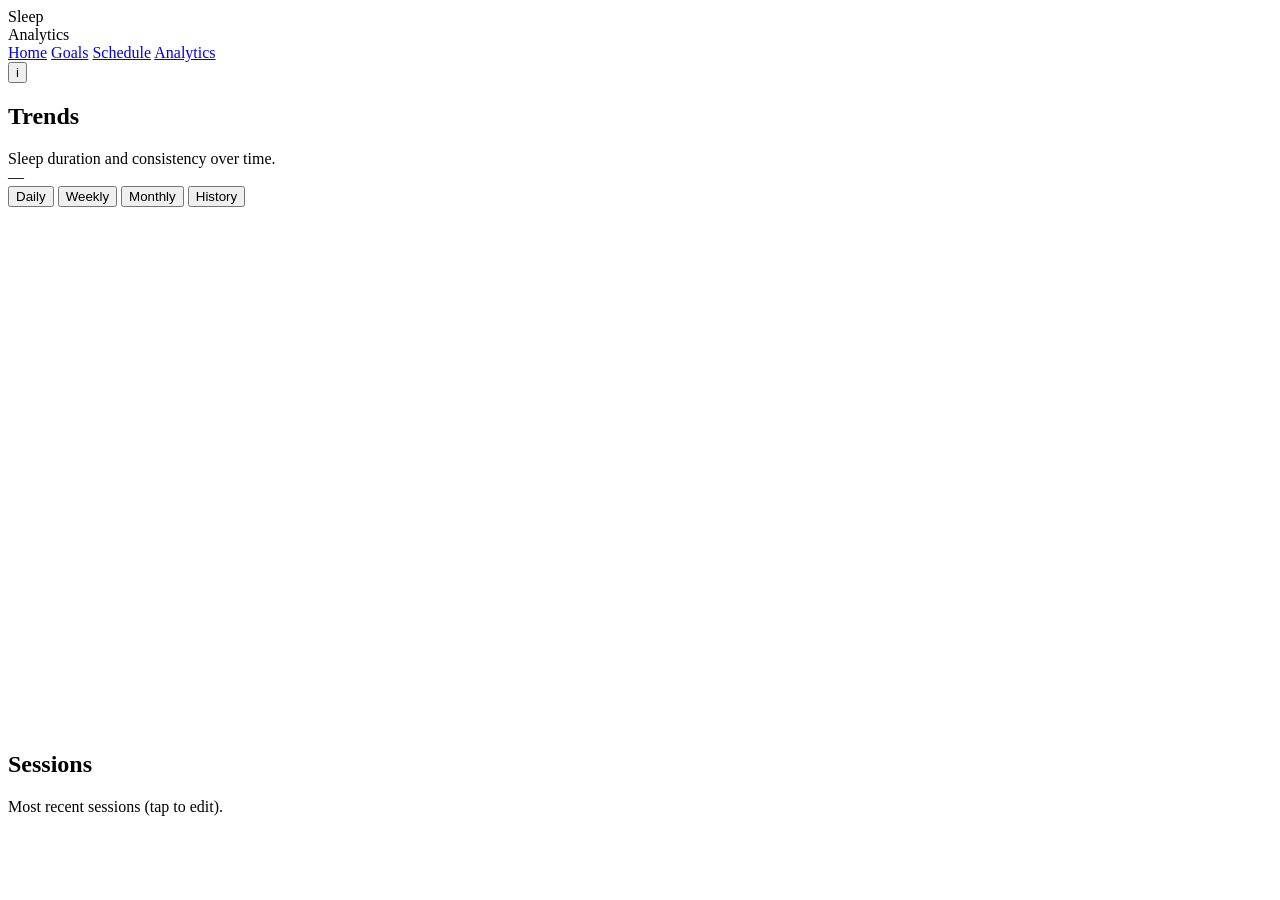
==== analytics.html @ 9e39c465 "Add files via upload" ====
<!doctype html>
<html lang="en">
  <head>
    <meta charset="utf-8" />
    <meta name="viewport" content="width=device-width, initial-scale=1" />
    <meta name="theme-color" content="#050814" />
    <title>Sleep Analytics</title>
    <link rel="stylesheet" href="scripts/styles.css" />
  </head>
  <body data-page="analytics">
    <div class="app">
      <header class="topbar">
        <div class="topbar__title">
          <div class="appname">Sleep</div>
          <div class="subtitle">Analytics</div>
        </div>
        <div class="topbar__actions">
          <nav class="nav" aria-label="Primary navigation">
            <a class="nav__link" href="index.html">Home</a>
            <a class="nav__link" href="goals.html">Goals</a>
            <a class="nav__link" href="schedule.html">Schedule</a>
            <a class="nav__link is-active" href="analytics.html">Analytics</a>
          </nav>
          <button id="infoButton" class="icon-button" type="button" aria-label="About this app" title="About">
            i
          </button>
        </div>
      </header>

      <main class="content">
        <section class="card">
          <div class="row">
            <div>
              <h1 class="h1">Trends</h1>
              <div class="muted">Sleep duration and consistency over time.</div>
            </div>
            <div id="analyticsSummary" class="pill pill--wide">—</div>
          </div>

          <div class="segmented" role="tablist" aria-label="Analytics view toggle">
            <button class="segmented__btn is-active" type="button" data-view="daily" role="tab">Daily</button>
            <button class="segmented__btn" type="button" data-view="weekly" role="tab">Weekly</button>
            <button class="segmented__btn" type="button" data-view="monthly" role="tab">Monthly</button>
            <button class="segmented__btn" type="button" data-view="history" role="tab">History</button>
          </div>

          <canvas id="analyticsCanvas" class="canvas canvas--tall" width="1000" height="520" aria-label="Sleep analytics graph"></canvas>
          <div id="analyticsLegend" class="legend" aria-hidden="true"></div>
        </section>

        <section class="card">
          <h2 id="sessionsTitle" class="h2">Sessions</h2>
          <div id="sessionsSubtitle" class="muted">Most recent sessions (tap to edit).</div>
          <div id="analyticsEmptyState" class="empty" hidden>
            <div class="empty__text">No sleep data yet.</div>
            <div class="empty__action">
              <a class="button button--primary" href="index.html" role="button">Record your first sleep</a>
            </div>
          </div>
          <div id="sessionList" class="session-list" aria-label="Sleep sessions list"></div>
        </section>
      </main>
    </div>

    <script src="scripts/storage.js"></script>
    <script src="scripts/time.js"></script>
    <script src="scripts/sleepTracker.js"></script>
    <script src="scripts/graphs.js"></script>
    <script src="scripts/ui.js"></script>
  </body>
</html>
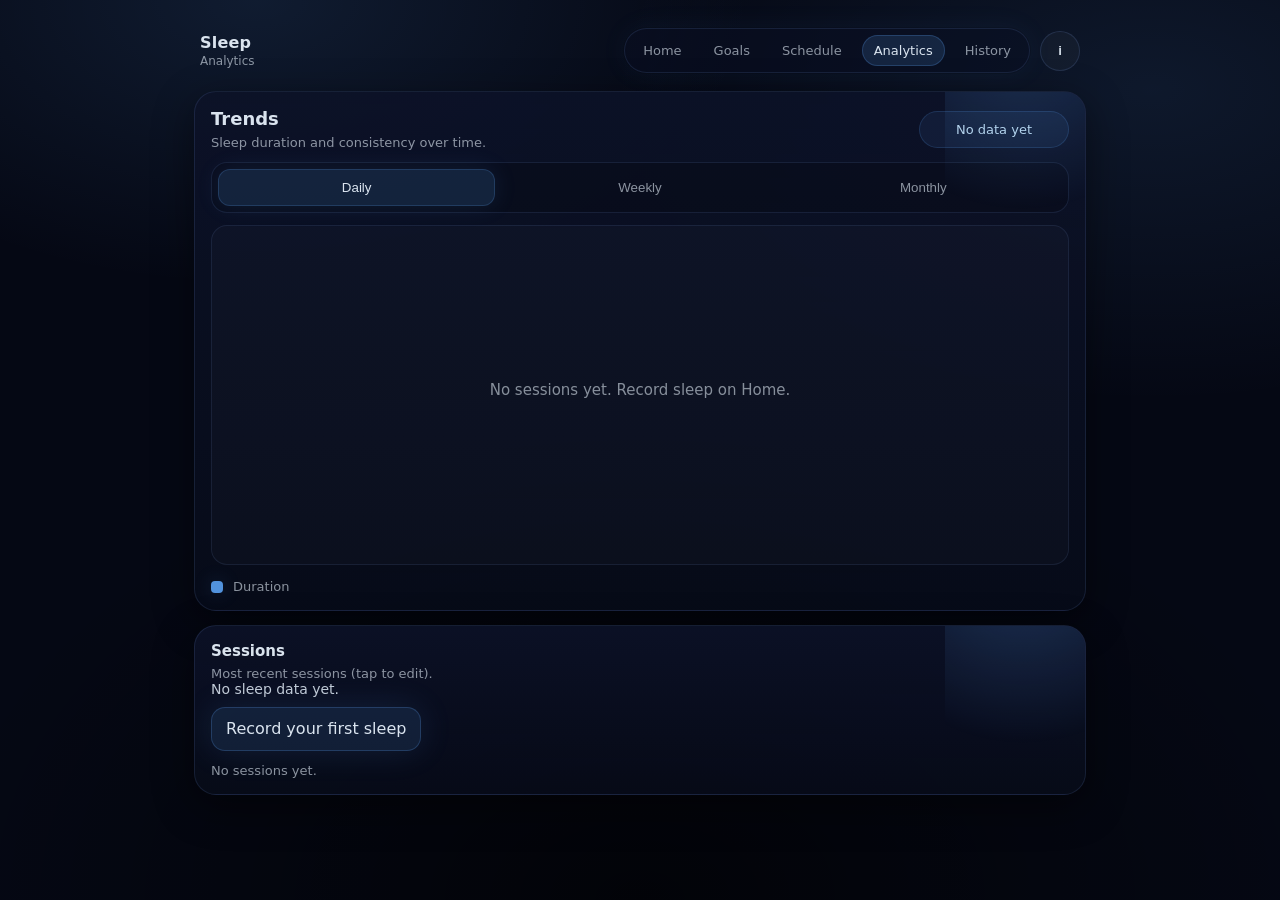
==== commit 0cf08aad: "Add files via upload" ====
--- a/analytics.html
+++ b/analytics.html
@@ -8,26 +8,29 @@
     <link rel="stylesheet" href="scripts/styles.css" />
   </head>
   <body data-page="analytics">
-    <div class="app">
-      <header class="topbar">
-        <div class="topbar__title">
-          <div class="appname">Sleep</div>
-          <div class="subtitle">Analytics</div>
-        </div>
-        <div class="topbar__actions">
-          <nav class="nav" aria-label="Primary navigation">
-            <a class="nav__link" href="index.html">Home</a>
-            <a class="nav__link" href="goals.html">Goals</a>
-            <a class="nav__link" href="schedule.html">Schedule</a>
-            <a class="nav__link is-active" href="analytics.html">Analytics</a>
-          </nav>
-          <button id="infoButton" class="icon-button" type="button" aria-label="About this app" title="About">
-            i
-          </button>
-        </div>
-      </header>
+    <div id="background-layer"></div>
+    <div id="app-container">
+      <div class="app">
+        <header class="topbar">
+          <div class="topbar__title">
+            <div class="appname">Sleep</div>
+            <div class="subtitle">Analytics</div>
+          </div>
+          <div class="topbar__actions">
+            <nav class="nav" aria-label="Primary navigation">
+              <a class="nav__link" href="index.html">Home</a>
+              <a class="nav__link" href="goals.html">Goals</a>
+              <a class="nav__link" href="schedule.html">Schedule</a>
+              <a class="nav__link is-active" href="analytics.html">Analytics</a>
+              <a class="nav__link" href="history.html">History</a>
+            </nav>
+            <button id="infoButton" class="icon-button" type="button" aria-label="About this app" title="About">
+              i
+            </button>
+          </div>
+        </header>
 
-      <main class="content">
+        <main class="content">
         <section class="card">
           <div class="row">
             <div>
@@ -41,7 +44,6 @@
             <button class="segmented__btn is-active" type="button" data-view="daily" role="tab">Daily</button>
             <button class="segmented__btn" type="button" data-view="weekly" role="tab">Weekly</button>
             <button class="segmented__btn" type="button" data-view="monthly" role="tab">Monthly</button>
-            <button class="segmented__btn" type="button" data-view="history" role="tab">History</button>
           </div>
 
           <canvas id="analyticsCanvas" class="canvas canvas--tall" width="1000" height="520" aria-label="Sleep analytics graph"></canvas>
@@ -59,7 +61,8 @@
           </div>
           <div id="sessionList" class="session-list" aria-label="Sleep sessions list"></div>
         </section>
-      </main>
+        </main>
+      </div>
     </div>
 
     <script src="scripts/storage.js"></script>
--- a/scripts/styles.css
+++ b/scripts/styles.css
@@ -0,0 +1,1002 @@
+/* styles.css
+   Dark UI with subtle blue glow accents. Touch + mouse friendly.
+*/
+
+:root {
+  color-scheme: dark;
+
+  --bg: #050814;
+  --panel: rgba(12, 18, 40, 0.86);
+  --panel-2: rgba(10, 16, 36, 0.72);
+  --border: rgba(135, 175, 255, 0.12);
+  --text: rgba(235, 245, 255, 0.92);
+  --muted: rgba(235, 245, 255, 0.58);
+
+  --blue: rgba(95, 170, 255, 1);
+  --blue-2: rgba(130, 200, 255, 1);
+  --yellow: rgba(255, 205, 95, 1);
+  --red: rgba(255, 95, 110, 1);
+
+  --glow: rgba(95, 170, 255, 0.26);
+  --shadow: 0 12px 40px rgba(0, 0, 0, 0.45);
+  --radius: 22px;
+  --radius-sm: 14px;
+}
+
+* {
+  box-sizing: border-box;
+}
+
+html,
+body {
+  height: 100%;
+}
+
+body {
+  margin: 0;
+  font-family: ui-sans-serif, system-ui, -apple-system, Segoe UI, Roboto, Helvetica, Arial, "Apple Color Emoji",
+    "Segoe UI Emoji";
+  background:
+    radial-gradient(900px 520px at 20% 0%, rgba(95, 170, 255, 0.12), transparent 55%),
+    radial-gradient(900px 520px at 90% 10%, rgba(95, 170, 255, 0.1), transparent 60%),
+    radial-gradient(1200px 800px at 50% 100%, rgba(0, 0, 0, 0.6), transparent 60%),
+    var(--bg);
+  color: var(--text);
+  -webkit-font-smoothing: antialiased;
+  -moz-osx-font-smoothing: grayscale;
+  overflow-x: hidden;
+  -webkit-tap-highlight-color: transparent;
+}
+
+a {
+  color: inherit;
+  text-decoration: none;
+}
+
+.app {
+  max-width: 920px;
+  margin: 0 auto;
+  padding: calc(18px + env(safe-area-inset-top)) calc(14px + env(safe-area-inset-right))
+    calc(40px + env(safe-area-inset-bottom)) calc(14px + env(safe-area-inset-left));
+}
+
+.topbar {
+  display: flex;
+  align-items: center;
+  justify-content: space-between;
+  gap: 14px;
+  padding: 10px 6px 18px;
+  flex-wrap: wrap;
+}
+
+.topbar__actions {
+  display: inline-flex;
+  align-items: center;
+  gap: 10px;
+}
+
+.icon-button {
+  width: 40px;
+  height: 40px;
+  border-radius: 999px;
+  border: 1px solid rgba(135, 175, 255, 0.14);
+  background: rgba(255, 255, 255, 0.03);
+  color: rgba(235, 245, 255, 0.86);
+  cursor: pointer;
+  display: grid;
+  place-items: center;
+  font-weight: 750;
+  transition: transform 160ms ease, background 160ms ease, border-color 160ms ease;
+  flex: 0 0 auto;
+  user-select: none;
+  touch-action: manipulation;
+}
+.icon-button:active {
+  transform: scale(0.985);
+}
+
+.topbar__title {
+  display: flex;
+  flex-direction: column;
+  gap: 2px;
+}
+
+.appname {
+  font-weight: 650;
+  letter-spacing: 0.2px;
+}
+
+.subtitle {
+  font-size: 12px;
+  color: var(--muted);
+}
+
+.nav {
+  display: flex;
+  gap: 8px;
+  padding: 6px;
+  border-radius: 999px;
+  background: rgba(10, 16, 36, 0.55);
+  border: 1px solid var(--border);
+  box-shadow: 0 0 0 1px rgba(0, 0, 0, 0.15), 0 0 30px rgba(95, 170, 255, 0.06);
+}
+
+.nav__link {
+  font-size: 13px;
+  padding: 8px 12px;
+  border-radius: 999px;
+  color: var(--muted);
+  transition: background 180ms ease, color 180ms ease;
+}
+
+.nav__link.is-active {
+  color: var(--text);
+  background: rgba(95, 170, 255, 0.14);
+  box-shadow: inset 0 0 0 1px rgba(95, 170, 255, 0.22);
+}
+
+.content {
+  display: grid;
+  gap: 14px;
+  opacity: 0;
+  transform: translateY(6px);
+  transition: opacity 220ms ease, transform 220ms ease;
+}
+
+body.is-ready .content {
+  opacity: 1;
+  transform: translateY(0);
+}
+
+.card {
+  background: linear-gradient(180deg, rgba(12, 18, 40, 0.9), rgba(8, 12, 26, 0.82));
+  border: 1px solid var(--border);
+  box-shadow: var(--shadow);
+  border-radius: var(--radius);
+  padding: 16px;
+  position: relative;
+  overflow: hidden;
+}
+
+.empty {
+  display: grid;
+  gap: 10px;
+}
+.empty__text {
+  font-size: 14px;
+  color: rgba(235, 245, 255, 0.82);
+}
+.empty__action {
+  display: flex;
+  justify-content: flex-start;
+}
+
+.badge {
+  display: inline-flex;
+  align-items: center;
+  justify-content: center;
+  padding: 4px 10px;
+  border-radius: 999px;
+  border: 1px solid rgba(135, 175, 255, 0.12);
+  background: rgba(255, 255, 255, 0.03);
+  color: var(--muted);
+  font-size: 12px;
+}
+.badge--good {
+  color: rgba(170, 225, 255, 0.95);
+  border-color: rgba(95, 170, 255, 0.22);
+}
+.badge--okay {
+  color: rgba(255, 225, 160, 0.95);
+  border-color: rgba(255, 205, 95, 0.18);
+}
+.badge--poor {
+  color: rgba(255, 165, 175, 0.95);
+  border-color: rgba(255, 95, 110, 0.18);
+}
+.badge--neutral {
+  color: var(--muted);
+}
+
+.compare {
+  display: grid;
+  grid-template-columns: repeat(3, minmax(0, 1fr));
+  gap: 10px;
+  margin-top: 12px;
+}
+.compare__value {
+  font-size: 16px;
+  font-weight: 700;
+}
+
+.day-strip {
+  display: flex;
+  justify-content: space-between;
+  gap: 8px;
+  margin-top: 10px;
+  padding: 10px 10px;
+  border-radius: 16px;
+  border: 1px solid rgba(135, 175, 255, 0.1);
+  background: rgba(0, 0, 0, 0.14);
+}
+.day {
+  display: grid;
+  justify-items: center;
+  gap: 6px;
+  flex: 1 1 0;
+  min-width: 0;
+}
+.day__label {
+  font-size: 11px;
+  color: rgba(235, 245, 255, 0.6);
+}
+.day__dot {
+  width: 12px;
+  height: 12px;
+  border-radius: 50%;
+  border: 1px solid rgba(135, 175, 255, 0.16);
+  background: rgba(255, 255, 255, 0.03);
+}
+.day.is-today .day__label {
+  color: rgba(235, 245, 255, 0.92);
+}
+.day.is-today .day__dot {
+  border-color: rgba(95, 170, 255, 0.26);
+}
+.day.has-sleep .day__dot {
+  background: rgba(95, 170, 255, 0.85);
+  box-shadow: 0 0 18px rgba(95, 170, 255, 0.22);
+  border-color: rgba(95, 170, 255, 0.22);
+}
+
+.card::after {
+  content: "";
+  position: absolute;
+  inset: -140px -120px auto auto;
+  width: 260px;
+  height: 260px;
+  background: radial-gradient(circle at 30% 30%, rgba(95, 170, 255, 0.22), transparent 70%);
+  filter: blur(0.2px);
+  pointer-events: none;
+}
+
+.hero {
+  display: grid;
+  gap: 14px;
+}
+
+.hero__stats {
+  display: grid;
+  grid-template-columns: repeat(3, minmax(0, 1fr));
+  gap: 10px;
+}
+
+.stat .value {
+  font-size: 16px;
+  font-weight: 600;
+}
+
+.label {
+  font-size: 12px;
+  color: var(--muted);
+}
+
+.muted {
+  color: var(--muted);
+  font-size: 13px;
+}
+
+.clock {
+  font-size: 38px;
+  letter-spacing: 0.2px;
+  font-weight: 700;
+  text-shadow: 0 0 28px rgba(95, 170, 255, 0.2);
+}
+
+.score {
+  display: inline-flex;
+  align-items: center;
+  justify-content: center;
+  min-width: 48px;
+  padding: 2px 10px;
+  border-radius: 999px;
+  border: 1px solid var(--border);
+  background: rgba(255, 255, 255, 0.03);
+  margin-right: 8px;
+}
+
+.score--good {
+  color: var(--blue-2);
+  box-shadow: 0 0 0 1px rgba(95, 170, 255, 0.22), 0 0 30px rgba(95, 170, 255, 0.12);
+}
+.score--okay {
+  color: var(--yellow);
+  box-shadow: 0 0 0 1px rgba(255, 205, 95, 0.2), 0 0 30px rgba(255, 205, 95, 0.07);
+}
+.score--poor {
+  color: var(--red);
+  box-shadow: 0 0 0 1px rgba(255, 95, 110, 0.2), 0 0 30px rgba(255, 95, 110, 0.07);
+}
+.score--neutral {
+  color: var(--muted);
+}
+
+.center {
+  display: grid;
+  place-items: center;
+  gap: 10px;
+  padding: 12px 0;
+}
+
+.sleep-button {
+  position: relative;
+  width: min(320px, 78vw);
+  aspect-ratio: 1 / 1;
+  border: none;
+  border-radius: 999px;
+  background: radial-gradient(circle at 30% 20%, rgba(95, 170, 255, 0.18), rgba(0, 0, 0, 0) 55%),
+    linear-gradient(180deg, rgba(12, 18, 40, 0.9), rgba(8, 12, 26, 0.88));
+  box-shadow: 0 0 0 1px rgba(95, 170, 255, 0.18), 0 26px 70px rgba(0, 0, 0, 0.55);
+  color: var(--text);
+  cursor: pointer;
+  touch-action: manipulation;
+  transition: transform 180ms ease, box-shadow 180ms ease;
+  overflow: hidden;
+}
+
+.sleep-button:active {
+  transform: scale(0.985);
+}
+
+.sleep-button__ring {
+  position: absolute;
+  inset: 14px;
+  border-radius: 999px;
+  border: 1px solid rgba(95, 170, 255, 0.22);
+  box-shadow: 0 0 40px rgba(95, 170, 255, 0.16);
+  transition: inset 180ms ease, box-shadow 180ms ease;
+}
+
+.sleep-button.is-sleeping .sleep-button__ring {
+  inset: 10px;
+  box-shadow: 0 0 52px rgba(95, 170, 255, 0.24);
+}
+
+.sleep-button__text {
+  position: absolute;
+  inset: 0;
+  display: grid;
+  place-items: center;
+  font-weight: 720;
+  font-size: 22px;
+  letter-spacing: 0.2px;
+}
+
+.sleep-button__subtext {
+  position: absolute;
+  left: 50%;
+  bottom: 22%;
+  transform: translateX(-50%);
+  font-size: 13px;
+  color: var(--muted);
+}
+
+.sleep-button.did-start,
+.sleep-button.did-stop {
+  animation: pulse 350ms ease;
+}
+
+@keyframes pulse {
+  0% {
+    box-shadow: 0 0 0 1px rgba(95, 170, 255, 0.18), 0 26px 70px rgba(0, 0, 0, 0.55);
+  }
+  60% {
+    box-shadow: 0 0 0 1px rgba(95, 170, 255, 0.32), 0 0 60px rgba(95, 170, 255, 0.22),
+      0 26px 70px rgba(0, 0, 0, 0.55);
+  }
+  100% {
+    box-shadow: 0 0 0 1px rgba(95, 170, 255, 0.18), 0 26px 70px rgba(0, 0, 0, 0.55);
+  }
+}
+
+.hint {
+  font-size: 13px;
+  color: var(--muted);
+  background: rgba(95, 170, 255, 0.08);
+  border: 1px solid rgba(95, 170, 255, 0.15);
+  padding: 8px 12px;
+  border-radius: 999px;
+}
+
+.row {
+  display: flex;
+  align-items: center;
+  justify-content: space-between;
+  gap: 10px;
+}
+
+.row--tight {
+  gap: 12px;
+}
+
+.row--left {
+  justify-content: flex-start;
+  flex-wrap: wrap;
+}
+
+.link {
+  font-size: 13px;
+  color: var(--blue-2);
+}
+
+.canvas {
+  width: 100%;
+  height: 220px;
+  border-radius: 16px;
+  background: rgba(255, 255, 255, 0.02);
+  border: 1px solid rgba(135, 175, 255, 0.1);
+}
+
+.canvas--tall {
+  height: 340px;
+}
+
+.h1,
+.h2 {
+  margin: 0 0 6px;
+}
+.h1 {
+  font-size: 18px;
+  font-weight: 720;
+}
+.h2 {
+  font-size: 15px;
+  font-weight: 700;
+}
+
+.form-grid {
+  display: grid;
+  gap: 12px;
+  grid-template-columns: repeat(2, minmax(0, 1fr));
+  margin-top: 12px;
+}
+
+.field {
+  display: grid;
+  gap: 6px;
+}
+
+.input {
+  width: 100%;
+  padding: 12px 12px;
+  border-radius: 14px;
+  border: 1px solid rgba(135, 175, 255, 0.14);
+  background: rgba(0, 0, 0, 0.18);
+  color: var(--text);
+  outline: none;
+  transition: border-color 160ms ease, box-shadow 160ms ease;
+  font-size: 16px; /* prevents iOS zoom-on-focus */
+  min-height: 44px;
+}
+
+.input:focus {
+  border-color: rgba(95, 170, 255, 0.3);
+  box-shadow: 0 0 0 4px rgba(95, 170, 255, 0.12);
+}
+
+select.input {
+  appearance: none;
+}
+
+input[type="range"].input {
+  padding: 0;
+  border: none;
+  background: transparent;
+  min-height: 44px;
+  accent-color: rgba(95, 170, 255, 0.9);
+}
+
+.input--sm {
+  padding: 10px 10px;
+}
+
+.help {
+  color: var(--muted);
+  font-size: 12px;
+}
+
+.button {
+  border: 1px solid rgba(135, 175, 255, 0.14);
+  background: rgba(255, 255, 255, 0.03);
+  color: var(--text);
+  padding: 11px 14px;
+  border-radius: 14px;
+  cursor: pointer;
+  transition: transform 160ms ease, background 160ms ease, border-color 160ms ease;
+  touch-action: manipulation;
+  font-size: 16px;
+  min-height: 44px;
+}
+
+.button:active {
+  transform: scale(0.985);
+}
+
+.button--primary {
+  background: rgba(95, 170, 255, 0.12);
+  border-color: rgba(95, 170, 255, 0.22);
+  box-shadow: 0 0 34px rgba(95, 170, 255, 0.12);
+}
+
+.button--ghost {
+  background: transparent;
+}
+
+.button--tiny {
+  padding: 8px 10px;
+  border-radius: 12px;
+  font-size: 12px;
+}
+
+.status {
+  font-size: 13px;
+  color: var(--muted);
+}
+
+.status.is-ok {
+  color: rgba(160, 220, 255, 0.9);
+}
+
+.toggle {
+  display: inline-flex;
+  align-items: center;
+  gap: 10px;
+  user-select: none;
+}
+.toggle input {
+  position: absolute;
+  opacity: 0;
+  pointer-events: none;
+}
+.toggle__pill {
+  width: 42px;
+  height: 24px;
+  border-radius: 999px;
+  background: rgba(255, 255, 255, 0.08);
+  border: 1px solid rgba(135, 175, 255, 0.16);
+  position: relative;
+  transition: background 170ms ease, border-color 170ms ease;
+}
+.toggle__pill::after {
+  content: "";
+  position: absolute;
+  top: 50%;
+  left: 4px;
+  width: 18px;
+  height: 18px;
+  border-radius: 50%;
+  background: rgba(235, 245, 255, 0.9);
+  transform: translateY(-50%);
+  transition: left 170ms ease, background 170ms ease;
+}
+.toggle input:checked + .toggle__pill {
+  background: rgba(95, 170, 255, 0.18);
+  border-color: rgba(95, 170, 255, 0.28);
+}
+.toggle input:checked + .toggle__pill::after {
+  left: 20px;
+  background: rgba(170, 225, 255, 0.95);
+}
+.toggle__label {
+  font-size: 13px;
+  color: var(--muted);
+}
+
+.per-day__grid {
+  margin-top: 12px;
+  display: grid;
+  gap: 10px;
+}
+.per-day__row {
+  display: grid;
+  grid-template-columns: 56px 1fr 1fr auto;
+  gap: 8px;
+  align-items: center;
+}
+.per-day__day {
+  color: var(--muted);
+  font-size: 13px;
+}
+
+.chips {
+  display: flex;
+  flex-wrap: wrap;
+  gap: 10px;
+  margin-top: 10px;
+}
+.chip {
+  border: 1px solid rgba(135, 175, 255, 0.14);
+  background: rgba(255, 255, 255, 0.02);
+  color: var(--muted);
+  padding: 10px 12px;
+  border-radius: 999px;
+  cursor: pointer;
+  transition: background 170ms ease, color 170ms ease, border-color 170ms ease, transform 160ms ease;
+  min-height: 44px;
+}
+.chip:active {
+  transform: scale(0.98);
+}
+.chip.is-on {
+  color: var(--text);
+  background: rgba(95, 170, 255, 0.14);
+  border-color: rgba(95, 170, 255, 0.26);
+  box-shadow: 0 0 24px rgba(95, 170, 255, 0.12);
+}
+
+.dial-wrap {
+  display: grid;
+  place-items: center;
+  padding: 12px 0 4px;
+}
+
+.time-dial {
+  width: min(360px, 86vw);
+  aspect-ratio: 1 / 1;
+  position: relative;
+  border-radius: 999px;
+  background: radial-gradient(circle at 35% 20%, rgba(95, 170, 255, 0.14), rgba(0, 0, 0, 0) 60%),
+    rgba(255, 255, 255, 0.02);
+  border: 1px solid rgba(135, 175, 255, 0.12);
+  box-shadow: 0 0 0 1px rgba(0, 0, 0, 0.14), 0 0 50px rgba(95, 170, 255, 0.08);
+  touch-action: none;
+}
+
+.time-dial.is-dragging {
+  box-shadow: 0 0 0 1px rgba(95, 170, 255, 0.22), 0 0 70px rgba(95, 170, 255, 0.12);
+}
+
+.time-dial__svg {
+  position: absolute;
+  inset: 10%;
+}
+.time-dial__track {
+  fill: none;
+  stroke: rgba(135, 175, 255, 0.18);
+  stroke-width: 9;
+}
+.time-dial__arc {
+  fill: none;
+  stroke: rgba(95, 170, 255, 0.85);
+  stroke-width: 10;
+  stroke-linecap: round;
+  filter: url(#glow);
+}
+
+.time-dial__handle {
+  position: absolute;
+  width: 18px;
+  height: 18px;
+  border-radius: 999px;
+  background: rgba(170, 225, 255, 0.95);
+  border: 1px solid rgba(0, 0, 0, 0.25);
+  box-shadow: 0 0 24px rgba(95, 170, 255, 0.28);
+  transform: translate(-50%, -50%);
+}
+.time-dial__handle--alt {
+  background: rgba(235, 245, 255, 0.92);
+}
+
+.time-dial__center {
+  position: absolute;
+  inset: 26%;
+  border-radius: 999px;
+  background: rgba(0, 0, 0, 0.18);
+  border: 1px solid rgba(135, 175, 255, 0.12);
+  display: grid;
+  place-items: center;
+}
+
+.timepair {
+  display: grid;
+  grid-template-columns: 1fr 10px 1fr;
+  gap: 12px;
+  align-items: center;
+  text-align: center;
+}
+.timepair__time {
+  font-weight: 740;
+  font-size: 18px;
+}
+.timepair__sep {
+  width: 10px;
+  height: 2px;
+  background: rgba(135, 175, 255, 0.22);
+  border-radius: 999px;
+}
+
+.pill {
+  display: inline-flex;
+  align-items: center;
+  gap: 10px;
+  padding: 10px 12px;
+  border-radius: 999px;
+  background: rgba(95, 170, 255, 0.08);
+  border: 1px solid rgba(95, 170, 255, 0.16);
+  color: rgba(205, 235, 255, 0.9);
+  font-size: 13px;
+}
+.pill--wide {
+  min-width: 150px;
+  justify-content: center;
+}
+.pill__dot {
+  width: 8px;
+  height: 8px;
+  border-radius: 50%;
+  background: rgba(95, 170, 255, 0.9);
+  box-shadow: 0 0 18px rgba(95, 170, 255, 0.35);
+}
+.pill__text {
+  color: rgba(205, 235, 255, 0.9);
+}
+
+.segmented {
+  display: grid;
+  grid-template-columns: repeat(auto-fit, minmax(0, 1fr));
+  gap: 6px;
+  padding: 6px;
+  border-radius: 16px;
+  background: rgba(0, 0, 0, 0.18);
+  border: 1px solid rgba(135, 175, 255, 0.12);
+  margin: 12px 0;
+}
+.segmented__btn {
+  border: 1px solid transparent;
+  background: transparent;
+  color: var(--muted);
+  padding: 10px 12px;
+  border-radius: 12px;
+  cursor: pointer;
+  transition: background 170ms ease, color 170ms ease, transform 160ms ease, border-color 170ms ease;
+}
+.segmented__btn:active {
+  transform: scale(0.985);
+}
+.segmented__btn.is-active {
+  color: var(--text);
+  background: rgba(95, 170, 255, 0.14);
+  border-color: rgba(95, 170, 255, 0.18);
+  box-shadow: 0 0 24px rgba(95, 170, 255, 0.1);
+}
+
+.legend {
+  margin-top: 10px;
+  font-size: 13px;
+  color: var(--muted);
+  display: flex;
+  align-items: center;
+  gap: 10px;
+}
+.legend__swatch {
+  width: 12px;
+  height: 12px;
+  border-radius: 4px;
+  background: rgba(95, 170, 255, 0.85);
+  box-shadow: 0 0 20px rgba(95, 170, 255, 0.2);
+}
+
+.session-list {
+  margin-top: 12px;
+  display: grid;
+  gap: 10px;
+}
+.session-list--history {
+  margin-top: 10px;
+}
+.history-item {
+  border: 1px solid rgba(135, 175, 255, 0.12);
+  background: rgba(0, 0, 0, 0.12);
+  border-radius: 16px;
+  padding: 12px 12px;
+  display: flex;
+  align-items: center;
+  justify-content: space-between;
+  gap: 12px;
+  cursor: pointer;
+  text-align: left;
+  width: 100%;
+  color: var(--text);
+}
+.history-item:active {
+  transform: scale(0.995);
+}
+.history-item__left {
+  display: grid;
+  gap: 2px;
+}
+.history-item__date {
+  font-weight: 700;
+}
+.history-item__times {
+  font-size: 12px;
+  color: var(--muted);
+}
+.history-item__right {
+  display: inline-flex;
+  gap: 10px;
+  align-items: center;
+}
+.pill-score {
+  display: inline-flex;
+  min-width: 44px;
+  justify-content: center;
+  padding: 3px 10px;
+  border-radius: 999px;
+  border: 1px solid rgba(135, 175, 255, 0.12);
+  background: rgba(255, 255, 255, 0.03);
+  font-size: 12px;
+  color: var(--muted);
+}
+.pill-score.is-good {
+  color: rgba(170, 225, 255, 0.95);
+  border-color: rgba(95, 170, 255, 0.22);
+}
+.pill-score.is-okay {
+  color: rgba(255, 225, 160, 0.95);
+  border-color: rgba(255, 205, 95, 0.18);
+}
+.pill-score.is-poor {
+  color: rgba(255, 165, 175, 0.95);
+  border-color: rgba(255, 95, 110, 0.18);
+}
+
+.modal-root {
+  position: fixed;
+  inset: 0;
+  display: grid;
+  place-items: center;
+  z-index: 50;
+  padding: 16px;
+}
+.modal-root[hidden] {
+  display: none;
+}
+.modal-backdrop {
+  position: absolute;
+  inset: 0;
+  background: rgba(0, 0, 0, 0.62);
+  backdrop-filter: blur(6px);
+}
+.modal {
+  position: relative;
+  width: min(520px, 92vw);
+  max-height: min(78vh, 720px);
+  overflow: auto;
+  border-radius: 22px;
+  border: 1px solid rgba(135, 175, 255, 0.14);
+  background: linear-gradient(180deg, rgba(12, 18, 40, 0.98), rgba(8, 12, 26, 0.94));
+  box-shadow: 0 20px 80px rgba(0, 0, 0, 0.65);
+  padding: 16px;
+}
+.modal__title {
+  font-weight: 760;
+  font-size: 16px;
+  margin: 0 0 8px;
+}
+.modal__body {
+  color: rgba(235, 245, 255, 0.84);
+  font-size: 14px;
+  line-height: 1.35;
+}
+.modal__actions {
+  display: flex;
+  gap: 10px;
+  justify-content: flex-end;
+  flex-wrap: wrap;
+  margin-top: 14px;
+}
+.modal__actions .button {
+  min-width: 120px;
+}
+
+@media (max-width: 640px) {
+  .modal-root {
+    place-items: end center;
+  }
+  .modal {
+    width: min(560px, 96vw);
+    border-bottom-left-radius: 0;
+    border-bottom-right-radius: 0;
+    max-height: 82vh;
+  }
+  .compare {
+    grid-template-columns: 1fr;
+  }
+}
+
+.session {
+  border: 1px solid rgba(135, 175, 255, 0.12);
+  background: rgba(0, 0, 0, 0.12);
+  border-radius: 16px;
+  overflow: hidden;
+}
+.session__summary {
+  list-style: none;
+  cursor: pointer;
+  padding: 12px 12px;
+  display: flex;
+  align-items: center;
+  justify-content: space-between;
+  gap: 12px;
+}
+.session__summary::-webkit-details-marker {
+  display: none;
+}
+.session__date {
+  font-weight: 650;
+}
+.session__meta {
+  display: inline-flex;
+  gap: 12px;
+  align-items: center;
+  color: var(--muted);
+}
+.session__score {
+  display: inline-flex;
+  min-width: 36px;
+  justify-content: center;
+  padding: 2px 10px;
+  border-radius: 999px;
+  border: 1px solid rgba(135, 175, 255, 0.12);
+  background: rgba(255, 255, 255, 0.03);
+}
+.session__body {
+  padding: 12px;
+  border-top: 1px solid rgba(135, 175, 255, 0.1);
+}
+.kv {
+  display: grid;
+  grid-template-columns: 70px 1fr;
+  gap: 8px 10px;
+}
+.kv__k {
+  color: var(--muted);
+  font-size: 12px;
+}
+.kv__v {
+  font-weight: 600;
+}
+
+@media (max-width: 640px) {
+  .nav {
+    gap: 4px;
+    padding: 4px;
+    width: 100%;
+    overflow-x: auto;
+    -webkit-overflow-scrolling: touch;
+    scrollbar-width: none;
+  }
+  .nav::-webkit-scrollbar {
+    display: none;
+  }
+  .nav__link {
+    padding: 8px 10px;
+    font-size: 12px;
+    white-space: nowrap;
+  }
+  .hero__stats {
+    grid-template-columns: 1fr;
+  }
+  .form-grid {
+    grid-template-columns: 1fr;
+  }
+}
+
+@media (prefers-reduced-motion: reduce) {
+  * {
+    scroll-behavior: auto !important;
+    transition: none !important;
+    animation: none !important;
+  }
+}
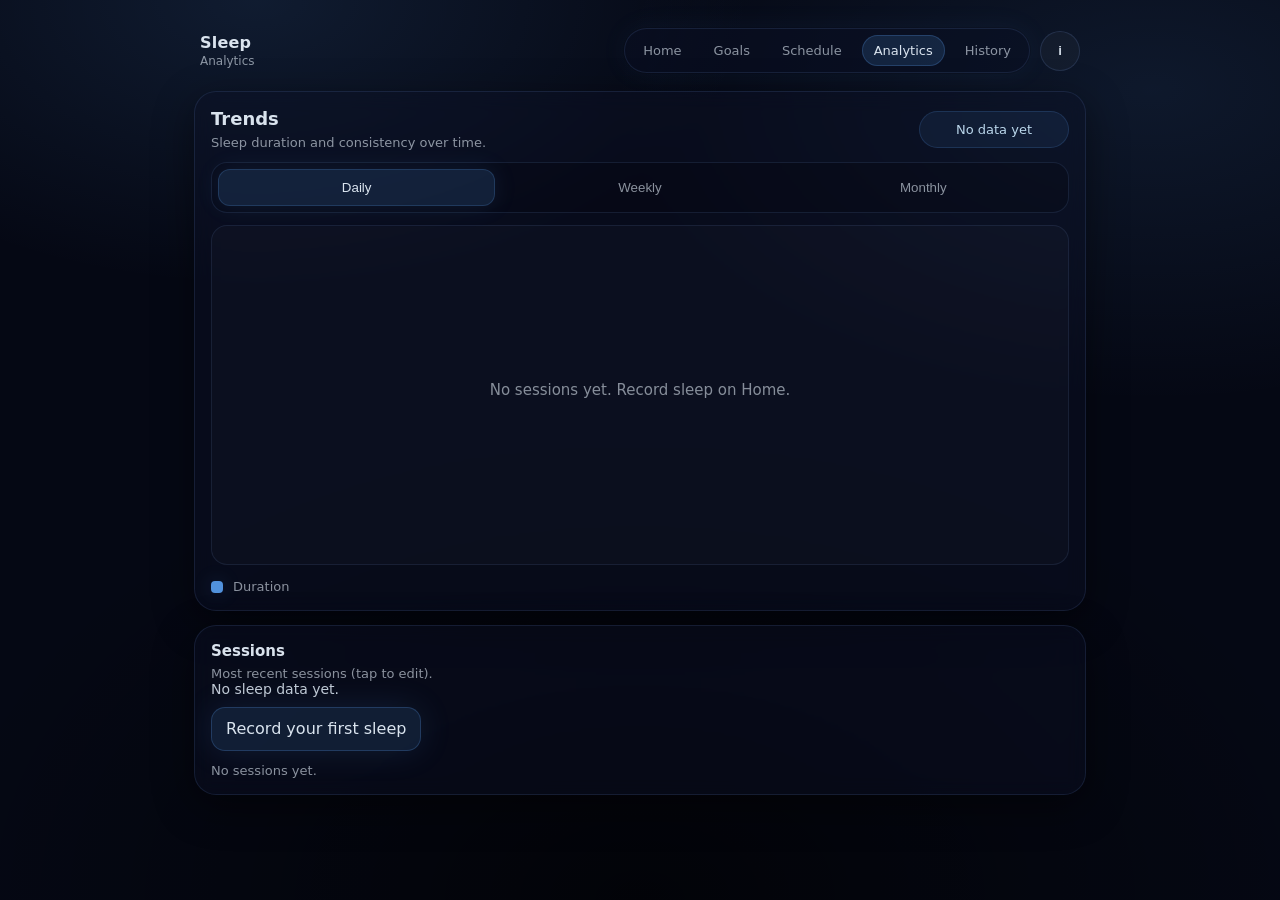
==== commit 048e3f69: "Add files via upload" ====
--- a/analytics.html
+++ b/analytics.html
@@ -40,15 +40,28 @@
             <div id="analyticsSummary" class="pill pill--wide">—</div>
           </div>
 
-          <div class="segmented" role="tablist" aria-label="Analytics view toggle">
-            <button class="segmented__btn is-active" type="button" data-view="daily" role="tab">Daily</button>
-            <button class="segmented__btn" type="button" data-view="weekly" role="tab">Weekly</button>
-            <button class="segmented__btn" type="button" data-view="monthly" role="tab">Monthly</button>
-          </div>
+	          <div class="segmented" role="tablist" aria-label="Analytics view toggle">
+	            <button class="segmented__btn is-active" type="button" data-view="daily" role="tab">Daily</button>
+	            <button class="segmented__btn" type="button" data-view="weekly" role="tab">Weekly</button>
+	            <button class="segmented__btn" type="button" data-view="monthly" role="tab">Monthly</button>
+	          </div>
 
-          <canvas id="analyticsCanvas" class="canvas canvas--tall" width="1000" height="520" aria-label="Sleep analytics graph"></canvas>
-          <div id="analyticsLegend" class="legend" aria-hidden="true"></div>
-        </section>
+	          <div id="analyticsMetricToggle" class="metric-toggle" role="group" aria-label="Graph metric" hidden>
+	            <label class="metric-toggle__item">
+	              <input class="metric-toggle__input" type="radio" name="analyticsMetric" value="duration" />
+	              <span class="metric-toggle__box" aria-hidden="true"></span>
+	              <span class="metric-toggle__text">Duration</span>
+	            </label>
+	            <label class="metric-toggle__item">
+	              <input class="metric-toggle__input" type="radio" name="analyticsMetric" value="consistency" />
+	              <span class="metric-toggle__box" aria-hidden="true"></span>
+	              <span class="metric-toggle__text">Consistency</span>
+	            </label>
+	          </div>
+
+	          <canvas id="analyticsCanvas" class="canvas canvas--tall" width="1000" height="520" aria-label="Sleep analytics graph"></canvas>
+	          <div id="analyticsLegend" class="legend" aria-hidden="true"></div>
+	        </section>
 
         <section class="card">
           <h2 id="sessionsTitle" class="h2">Sessions</h2>
--- a/scripts/styles.css
+++ b/scripts/styles.css
@@ -36,16 +36,30 @@
   margin: 0;
   font-family: ui-sans-serif, system-ui, -apple-system, Segoe UI, Roboto, Helvetica, Arial, "Apple Color Emoji",
     "Segoe UI Emoji";
+  background: transparent;
+  color: var(--text);
+  -webkit-font-smoothing: antialiased;
+  -moz-osx-font-smoothing: grayscale;
+  overflow-x: hidden;
+  -webkit-tap-highlight-color: transparent;
+}
+
+#background-layer {
+  position: fixed;
+  top: 0;
+  left: 0;
+  width: 100%;
+  height: 100%;
+  z-index: -1;
   background:
     radial-gradient(900px 520px at 20% 0%, rgba(95, 170, 255, 0.12), transparent 55%),
     radial-gradient(900px 520px at 90% 10%, rgba(95, 170, 255, 0.1), transparent 60%),
     radial-gradient(1200px 800px at 50% 100%, rgba(0, 0, 0, 0.6), transparent 60%),
     var(--bg);
-  color: var(--text);
-  -webkit-font-smoothing: antialiased;
-  -moz-osx-font-smoothing: grayscale;
-  overflow-x: hidden;
-  -webkit-tap-highlight-color: transparent;
+}
+
+#app-container {
+  background: transparent;
 }
 
 a {
@@ -149,7 +163,9 @@
 }
 
 .card {
-  background: linear-gradient(180deg, rgba(12, 18, 40, 0.9), rgba(8, 12, 26, 0.82));
+  background: rgba(12, 18, 40, 0.42);
+  backdrop-filter: blur(10px);
+  -webkit-backdrop-filter: blur(10px);
   border: 1px solid var(--border);
   box-shadow: var(--shadow);
   border-radius: var(--radius);
@@ -250,14 +266,7 @@
 }
 
 .card::after {
-  content: "";
-  position: absolute;
-  inset: -140px -120px auto auto;
-  width: 260px;
-  height: 260px;
-  background: radial-gradient(circle at 30% 30%, rgba(95, 170, 255, 0.22), transparent 70%);
-  filter: blur(0.2px);
-  pointer-events: none;
+  display: none;
 }
 
 .hero {
@@ -875,7 +884,9 @@
   overflow: auto;
   border-radius: 22px;
   border: 1px solid rgba(135, 175, 255, 0.14);
-  background: linear-gradient(180deg, rgba(12, 18, 40, 0.98), rgba(8, 12, 26, 0.94));
+  background: rgba(12, 18, 40, 0.62);
+  backdrop-filter: blur(12px);
+  -webkit-backdrop-filter: blur(12px);
   box-shadow: 0 20px 80px rgba(0, 0, 0, 0.65);
   padding: 16px;
 }
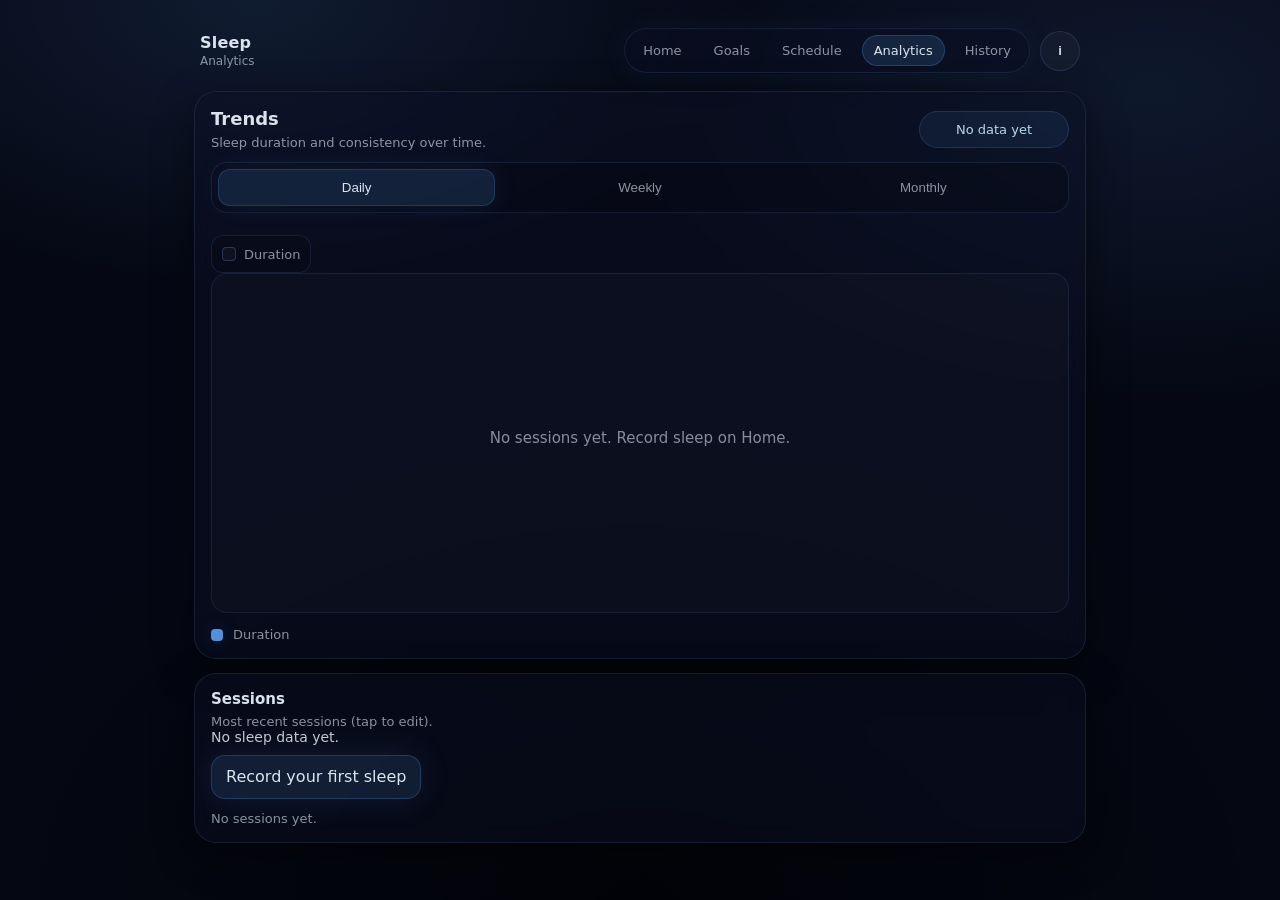
==== commit ac91d2d1: "Add files via upload" ====
--- a/analytics.html
+++ b/analytics.html
@@ -52,11 +52,6 @@
 	              <span class="metric-toggle__box" aria-hidden="true"></span>
 	              <span class="metric-toggle__text">Duration</span>
 	            </label>
-	            <label class="metric-toggle__item">
-	              <input class="metric-toggle__input" type="radio" name="analyticsMetric" value="consistency" />
-	              <span class="metric-toggle__box" aria-hidden="true"></span>
-	              <span class="metric-toggle__text">Consistency</span>
-	            </label>
 	          </div>
 
 	          <canvas id="analyticsCanvas" class="canvas canvas--tall" width="1000" height="520" aria-label="Sleep analytics graph"></canvas>
--- a/scripts/styles.css
+++ b/scripts/styles.css
@@ -646,11 +646,12 @@
 .dial-wrap {
   display: grid;
   place-items: center;
+  width: 100%;
   padding: 12px 0 4px;
 }
 
 .time-dial {
-  width: min(360px, 86vw);
+  width: min(360px, 100%);
   aspect-ratio: 1 / 1;
   position: relative;
   border-radius: 999px;
@@ -658,7 +659,7 @@
     rgba(255, 255, 255, 0.02);
   border: 1px solid rgba(135, 175, 255, 0.12);
   box-shadow: 0 0 0 1px rgba(0, 0, 0, 0.14), 0 0 50px rgba(95, 170, 255, 0.08);
-  touch-action: none;
+  touch-action: pan-y;
 }
 
 .time-dial.is-dragging {
@@ -691,9 +692,17 @@
   border: 1px solid rgba(0, 0, 0, 0.25);
   box-shadow: 0 0 24px rgba(95, 170, 255, 0.28);
   transform: translate(-50%, -50%);
+  touch-action: pan-y;
 }
 .time-dial__handle--alt {
   background: rgba(235, 245, 255, 0.92);
+}
+
+@media (pointer: coarse) {
+  .time-dial__handle {
+    width: 16px;
+    height: 16px;
+  }
 }
 
 .time-dial__center {
@@ -795,6 +804,62 @@
   box-shadow: 0 0 20px rgba(95, 170, 255, 0.2);
 }
 
+.metric-toggle {
+  margin-top: 10px;
+  display: inline-flex;
+  gap: 14px;
+  align-items: center;
+  user-select: none;
+}
+.metric-toggle__item {
+  display: inline-flex;
+  align-items: center;
+  gap: 8px;
+  padding: 8px 10px;
+  border-radius: 12px;
+  border: 1px solid rgba(135, 175, 255, 0.12);
+  background: rgba(0, 0, 0, 0.12);
+  cursor: pointer;
+  min-height: 38px;
+  touch-action: manipulation;
+}
+.metric-toggle__input {
+  position: absolute;
+  opacity: 0;
+  pointer-events: none;
+}
+.metric-toggle__box {
+  width: 14px;
+  height: 14px;
+  border-radius: 4px;
+  border: 1px solid rgba(135, 175, 255, 0.24);
+  background: rgba(255, 255, 255, 0.03);
+  position: relative;
+  box-shadow: 0 0 0 1px rgba(0, 0, 0, 0.16);
+}
+.metric-toggle__text {
+  font-size: 13px;
+  color: var(--muted);
+}
+.metric-toggle__input:checked + .metric-toggle__box {
+  border-color: rgba(95, 170, 255, 0.32);
+  background: rgba(95, 170, 255, 0.18);
+}
+.metric-toggle__input:checked + .metric-toggle__box::after {
+  content: "";
+  position: absolute;
+  left: 50%;
+  top: 50%;
+  width: 6px;
+  height: 10px;
+  border: solid rgba(170, 225, 255, 0.95);
+  border-width: 0 2px 2px 0;
+  transform: translate(-50%, -60%) rotate(45deg);
+}
+.metric-toggle__input:checked ~ .metric-toggle__text {
+  color: rgba(235, 245, 255, 0.9);
+}
+
 .session-list {
   margin-top: 12px;
   display: grid;
@@ -871,6 +936,20 @@
 .modal-root[hidden] {
   display: none;
 }
+
+/* Info/About modal should behave like a centered overlay on all devices. */
+.modal-root[data-kind="info"] {
+  display: flex;
+  align-items: center;
+  justify-content: center;
+}
+body.is-info-modal-open {
+  overflow: hidden;
+}
+body.is-info-modal-open #app-container {
+  pointer-events: none;
+}
+
 .modal-backdrop {
   position: absolute;
   inset: 0;
@@ -911,6 +990,68 @@
   min-width: 120px;
 }
 
+/* Minimal About content helpers (Info modal only). */
+.about-brand {
+  display: flex;
+  align-items: baseline;
+  gap: 10px;
+}
+.about-brand__name {
+  font-weight: 760;
+  font-size: 14px;
+  color: rgba(235, 245, 255, 0.92);
+}
+.about-brand__version {
+  font-size: 12px;
+  color: var(--muted);
+  padding: 2px 8px;
+  border-radius: 999px;
+  border: 1px solid rgba(135, 175, 255, 0.14);
+  background: rgba(0, 0, 0, 0.12);
+}
+
+/* Collapsible Changelog: smooth, subtle expansion without turning the modal into a sheet. */
+.about-collapse__btn {
+  width: 100%;
+  display: flex;
+  align-items: center;
+  justify-content: space-between;
+  gap: 10px;
+  border: 1px solid rgba(135, 175, 255, 0.12);
+  background: rgba(0, 0, 0, 0.12);
+  color: rgba(235, 245, 255, 0.9);
+  padding: 10px 12px;
+  border-radius: 14px;
+  cursor: pointer;
+}
+.about-collapse__btn::after {
+  content: "▾";
+  color: var(--muted);
+  transform: rotate(-90deg);
+  transition: transform 180ms ease;
+}
+.about-collapse.is-open .about-collapse__btn::after {
+  transform: rotate(0deg);
+}
+.about-collapse__content {
+  margin-top: 0;
+  display: grid;
+  grid-template-rows: 0fr;
+  opacity: 0;
+  transition: grid-template-rows 200ms ease, opacity 200ms ease, margin-top 200ms ease;
+}
+.about-collapse.is-open .about-collapse__content {
+  margin-top: 10px;
+  grid-template-rows: 1fr;
+  opacity: 1;
+}
+.about-collapse__inner {
+  overflow: hidden;
+  color: rgba(235, 245, 255, 0.84);
+  font-size: 14px;
+  line-height: 1.35;
+}
+
 @media (max-width: 640px) {
   .modal-root {
     place-items: end center;
@@ -920,6 +1061,10 @@
     border-bottom-left-radius: 0;
     border-bottom-right-radius: 0;
     max-height: 82vh;
+  }
+  .modal-root[data-kind="info"] .modal {
+    border-bottom-left-radius: 22px;
+    border-bottom-right-radius: 22px;
   }
   .compare {
     grid-template-columns: 1fr;
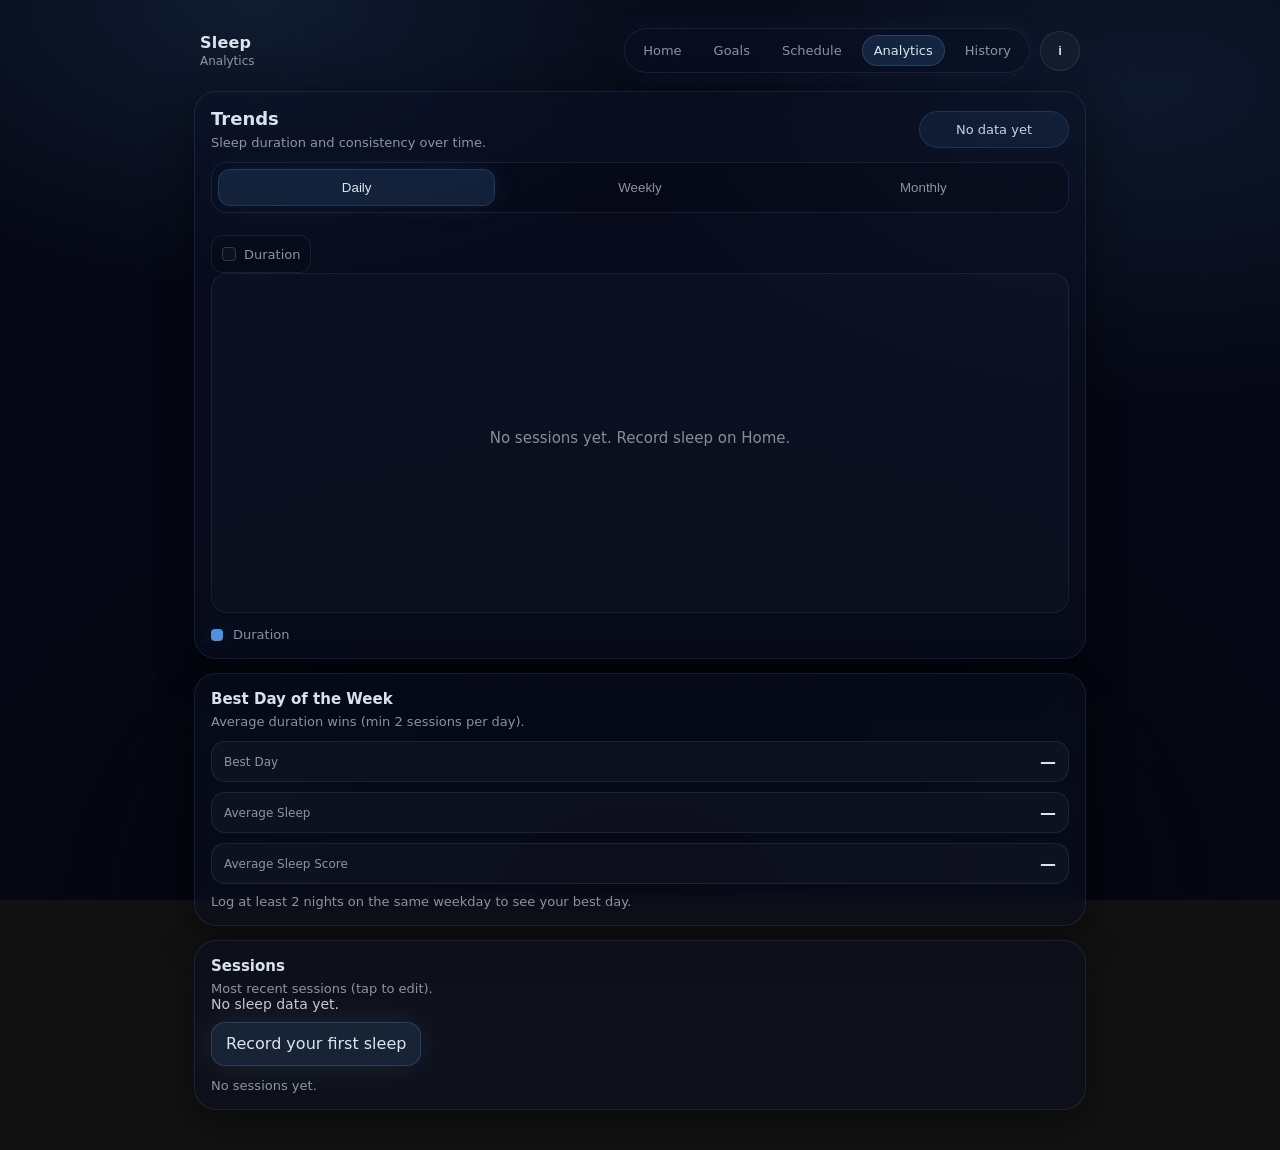
==== commit 17563c06: "Add files via upload" ====
--- a/analytics.html
+++ b/analytics.html
@@ -59,6 +59,32 @@
 	        </section>
 
         <section class="card">
+          <div class="row">
+            <div>
+              <h2 class="h2">Best Day of the Week</h2>
+              <div class="muted">Average duration wins (min 2 sessions per day).</div>
+            </div>
+          </div>
+          <div class="insight-grid" id="bestDayInsight">
+            <div class="insight-item">
+              <div class="insight-label">Best Day</div>
+              <div class="insight-value" id="bestDayValue">—</div>
+            </div>
+            <div class="insight-item">
+              <div class="insight-label">Average Sleep</div>
+              <div class="insight-value" id="bestDayDuration">—</div>
+            </div>
+            <div class="insight-item">
+              <div class="insight-label">Average Sleep Score</div>
+              <div class="insight-value" id="bestDayScore">—</div>
+            </div>
+          </div>
+          <div id="bestDayEmpty" class="muted" style="margin-top:10px" hidden>
+            Log at least 2 nights on the same weekday to see your best day.
+          </div>
+        </section>
+
+        <section class="card">
           <h2 id="sessionsTitle" class="h2">Sessions</h2>
           <div id="sessionsSubtitle" class="muted">Most recent sessions (tap to edit).</div>
           <div id="analyticsEmptyState" class="empty" hidden>
--- a/scripts/styles.css
+++ b/scripts/styles.css
@@ -162,6 +162,29 @@
   transform: translateY(0);
 }
 
+.save-warning {
+  position: fixed;
+  right: 16px;
+  bottom: 16px;
+  padding: 10px 14px;
+  border-radius: 999px;
+  background: rgba(255, 95, 110, 0.12);
+  border: 1px solid rgba(255, 95, 110, 0.3);
+  color: rgba(255, 220, 225, 0.95);
+  font-size: 12px;
+  z-index: 50;
+  box-shadow: 0 10px 30px rgba(0, 0, 0, 0.35);
+  backdrop-filter: blur(8px);
+}
+
+@media (max-width: 640px) {
+  .save-warning {
+    left: 16px;
+    right: 16px;
+    text-align: center;
+  }
+}
+
 .card {
   background: rgba(12, 18, 40, 0.42);
   backdrop-filter: blur(10px);
@@ -284,6 +307,15 @@
   font-size: 16px;
   font-weight: 600;
 }
+.stat__sub {
+  display: flex;
+  align-items: center;
+  gap: 8px;
+  margin-top: 6px;
+}
+.stat__sub .score {
+  margin-right: 0;
+}
 
 .label {
   font-size: 12px;
@@ -431,6 +463,31 @@
 .row--left {
   justify-content: flex-start;
   flex-wrap: wrap;
+}
+
+.insight-grid {
+  display: grid;
+  gap: 10px;
+  margin-top: 12px;
+}
+
+.insight-item {
+  display: flex;
+  align-items: center;
+  justify-content: space-between;
+  padding: 10px 12px;
+  border-radius: 14px;
+  border: 1px solid rgba(135, 175, 255, 0.12);
+  background: rgba(255, 255, 255, 0.03);
+}
+
+.insight-label {
+  color: var(--muted);
+  font-size: 12px;
+}
+
+.insight-value {
+  font-weight: 700;
 }
 
 .link {
@@ -1069,6 +1126,13 @@
   .compare {
     grid-template-columns: 1fr;
   }
+  .dial-wrap {
+    padding: 16px 0 10px;
+  }
+  .time-dial {
+    width: min(320px, 88vw);
+    max-width: 88vw;
+  }
 }
 
 .session {
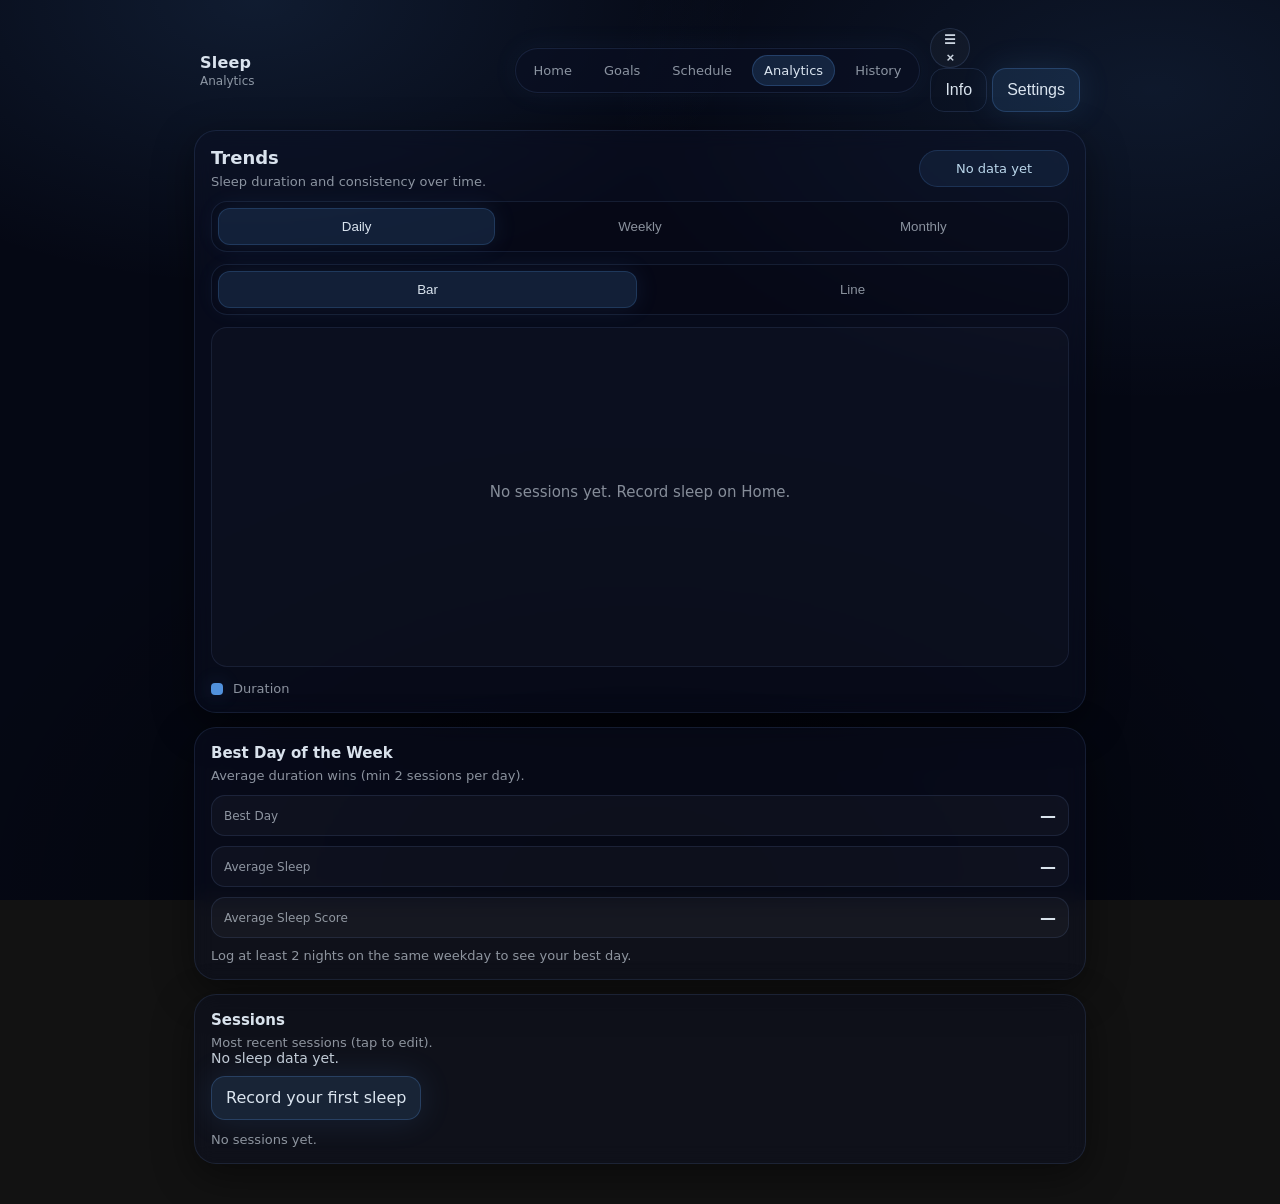
==== commit 03e7eb98: "Add files via upload" ====
--- a/analytics.html
+++ b/analytics.html
@@ -24,9 +24,16 @@
               <a class="nav__link is-active" href="analytics.html">Analytics</a>
               <a class="nav__link" href="history.html">History</a>
             </nav>
-            <button id="infoButton" class="icon-button" type="button" aria-label="About this app" title="About">
-              i
-            </button>
+            <div class="menu" id="menu">
+              <button id="menuToggle" class="icon-button menu-toggle" type="button" aria-label="Open menu" aria-expanded="false">
+                <span class="menu-toggle__icon menu-toggle__icon--open">☰</span>
+                <span class="menu-toggle__icon menu-toggle__icon--close">×</span>
+              </button>
+              <div class="menu-flyout" id="menuFlyout" aria-hidden="true">
+                <button id="menuInfo" class="button button--ghost menu-action" type="button">Info</button>
+                <button id="menuSettings" class="button button--primary menu-action" type="button">Settings</button>
+              </div>
+            </div>
           </div>
         </header>
 
@@ -46,12 +53,9 @@
 	            <button class="segmented__btn" type="button" data-view="monthly" role="tab">Monthly</button>
 	          </div>
 
-	          <div id="analyticsMetricToggle" class="metric-toggle" role="group" aria-label="Graph metric" hidden>
-	            <label class="metric-toggle__item">
-	              <input class="metric-toggle__input" type="radio" name="analyticsMetric" value="duration" />
-	              <span class="metric-toggle__box" aria-hidden="true"></span>
-	              <span class="metric-toggle__text">Duration</span>
-	            </label>
+	          <div id="graphStyleToggle" class="segmented segmented--mini" role="group" aria-label="Graph style" hidden>
+	            <button class="segmented__btn is-active" type="button" data-style="bar">Bar</button>
+	            <button class="segmented__btn" type="button" data-style="line">Line</button>
 	          </div>
 
 	          <canvas id="analyticsCanvas" class="canvas canvas--tall" width="1000" height="520" aria-label="Sleep analytics graph"></canvas>
